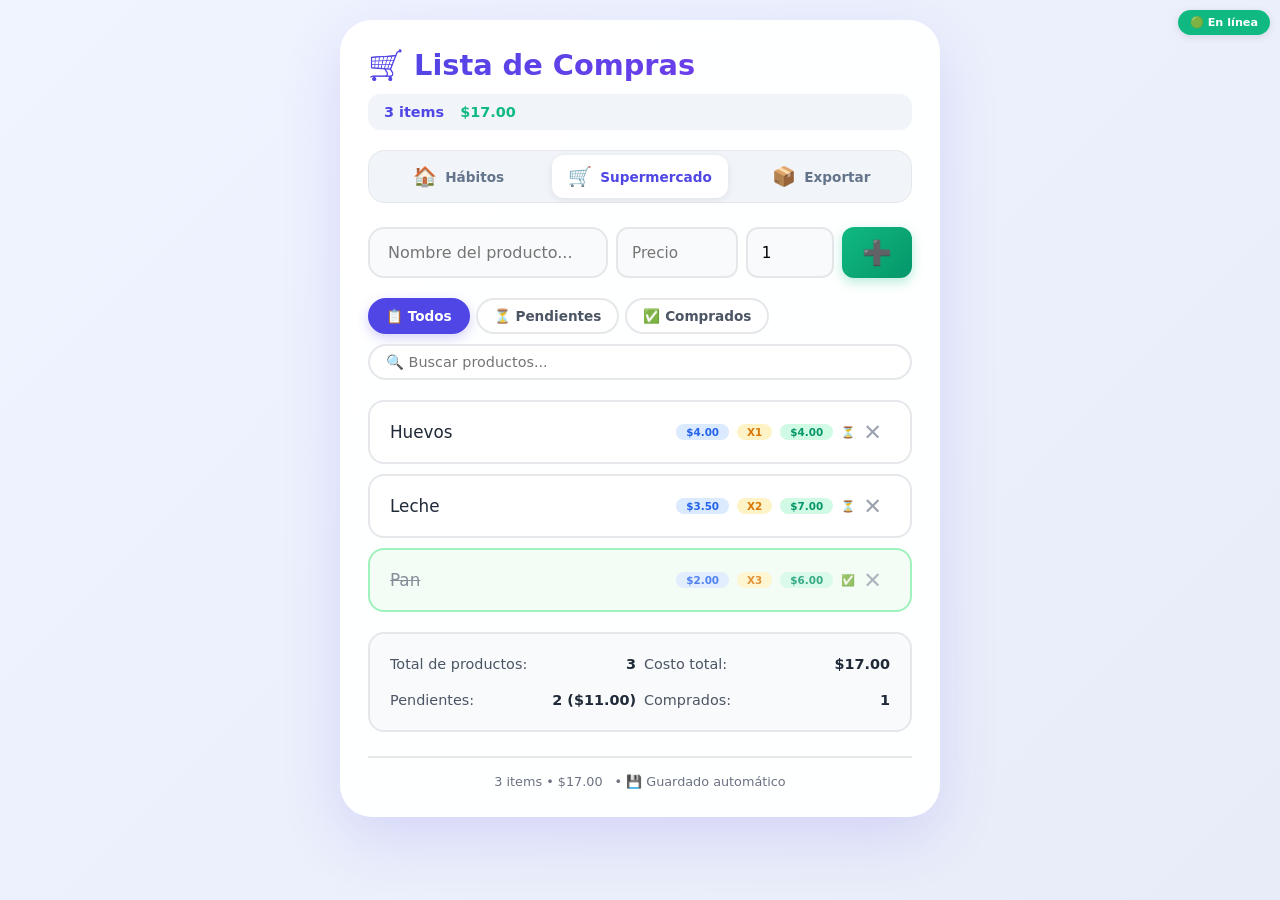
==== supermercado.html @ 528b0306 "Primera version" ====
<!DOCTYPE html>
<html lang="es">
<head>
    <meta charset="UTF-8">
    <meta name="viewport" content="width=device-width, initial-scale=1.0, viewport-fit=cover">
    <title>Lista de Compras</title>
    <link rel="stylesheet" href="style.css">
    <link rel="manifest" href="manifest.json">
    <meta name="theme-color" content="#10b981">
</head>
<body>
    <div id="connectionStatus" style="
    position: fixed;
    top: 10px;
    right: 10px;
    padding: 6px 12px;
    border-radius: 20px;
    font-size: 0.7rem;
    font-weight: 600;
    z-index: 9999;
    background: #10b981;
    color: white;
    box-shadow: 0 2px 8px rgba(0,0,0,0.1);
    transition: all 0.3s;
    display: none;
">
    🟢 En línea
</div>
    <div id="app">
        <!-- HEADER -->
        <header>
            <h1>🛒 Lista de Compras</h1>
            <div class="super-stats">
                <span id="totalItems">0 items</span>
                <span id="totalCost">$0.00</span>
            </div>
        </header>

        <!-- NAVEGACIÓN -->
        <nav class="main-nav">
            <a href="index.html" class="nav-link">
                <span class="nav-icon">🏠</span>
                <span>Hábitos</span>
            </a>
            <a href="supermercado.html" class="nav-link active">
                <span class="nav-icon">🛒</span>
                <span>Supermercado</span>
            </a>
            <button id="openExportMenu" class="nav-link">
                <span class="nav-icon">📦</span>
                <span>Exportar</span>
            </button>
        </nav>

        <main>
            <!-- FORMULARIO PARA AGREGAR PRODUCTO -->
            <section id="super-form-section">
                <div class="super-form-row">
                    <input type="text" id="productInput" placeholder="Nombre del producto..." class="super-input">
                    <input type="number" id="priceInput" placeholder="Precio" class="super-input small" step="0.01">
                    <input type="number" id="quantityInput" placeholder="Cant." class="super-input tiny" value="1" min="1">
                    <button id="addProductBtn" class="super-add-btn">➕</button>
                </div>
            </section>

            <!-- FILTROS -->
            <section id="super-filter-section">
                <div class="filter-buttons">
                    <button class="filter-btn active" data-filter="all">📋 Todos</button>
                    <button class="filter-btn" data-filter="pending">⏳ Pendientes</button>
                    <button class="filter-btn" data-filter="bought">✅ Comprados</button>
                </div>
                <input type="text" id="superSearchInput" placeholder="🔍 Buscar productos...">
            </section>

            <!-- LISTA DE PRODUCTOS -->
            <section id="super-list-section">
                <ul id="productList"></ul>
            </section>

            <!-- RESUMEN DE COSTOS -->
            <section id="summary-section">
                <div class="summary-card">
                    <div class="summary-item">
                        <span>Total de productos:</span>
                        <span id="summaryTotal">0</span>
                    </div>
                    <div class="summary-item">
                        <span>Costo total:</span>
                        <span id="summaryCost">$0.00</span>
                    </div>
                    <div class="summary-item">
                        <span>Pendientes:</span>
                        <span id="summaryPending">0</span>
                    </div>
                    <div class="summary-item">
                        <span>Comprados:</span>
                        <span id="summaryBought">0</span>
                    </div>
                </div>
            </section>
        </main>

        <!-- MODAL DE EXPORTACIÓN -->
        <div id="exportModal" class="modal">
            <div class="modal-content">
                <span class="modal-close">&times;</span>
                <h2>📦 Gestión de Datos</h2>
                <div class="modal-buttons">
                    <button id="exportSuperBtn" class="modal-btn export">📤 Exportar Compras</button>
                    <label for="importSuperInput" class="modal-btn import">
                        📥 Importar Compras
                        <input type="file" id="importSuperInput" accept=".json" style="display: none;">
                    </label>
                    <button id="resetSuperBtn" class="modal-btn reset">🔄 Resetear Lista</button>
                </div>
            </div>
        </div>

        <!-- FOOTER -->
        <footer>
            <p>
                <span id="footerStats">0 items</span> • 
                💾 Guardado automático
            </p>
        </footer>
    </div>

    <script>
    const statusEl = document.getElementById('connectionStatus');
    
    function updateConnectionStatus() {
        if (navigator.onLine) {
            statusEl.textContent = '🟢 En línea';
            statusEl.style.background = '#10b981';
            statusEl.style.display = 'block';
            clearTimeout(window.statusTimeout);
            window.statusTimeout = setTimeout(() => {
                statusEl.style.opacity = '0';
                setTimeout(() => {
                    statusEl.style.display = 'none';
                    statusEl.style.opacity = '1';
                }, 500);
            }, 3000);
        } else {
            statusEl.textContent = '🔴 Sin conexión';
            statusEl.style.background = '#ef4444';
            statusEl.style.display = 'block';
            statusEl.style.opacity = '1';
        }
    }
    
    window.addEventListener('online', updateConnectionStatus);
    window.addEventListener('offline', updateConnectionStatus);
    updateConnectionStatus();
</script>
    <!-- SCRIPTS -->
    <script src="supermercado.js"></script>
    <script>
        // Registrar Service Worker
        if ('serviceWorker' in navigator) {
            window.addEventListener('load', () => {
                navigator.serviceWorker.register('sw.js')
                    .then(reg => console.log('✅ Service Worker registrado'))
                    .catch(err => console.error('❌ Error SW:', err));
            });
        }

        // Modal de exportación
        const modal = document.getElementById('exportModal');
        const openBtn = document.getElementById('openExportMenu');
        const closeBtn = document.querySelector('.modal-close');

        openBtn.addEventListener('click', () => {
            modal.style.display = 'flex';
        });

        closeBtn.addEventListener('click', () => {
            modal.style.display = 'none';
        });

        window.addEventListener('click', (e) => {
            if (e.target === modal) {
                modal.style.display = 'none';
            }
        });
    </script>
</body>
</html>
---- style.css ----
/* ===== RESET Y BASE ===== */
* {
    margin: 0;
    padding: 0;
    box-sizing: border-box;
    font-family: system-ui, -apple-system, 'Segoe UI', Roboto, sans-serif;
}

body {
    background: linear-gradient(135deg, #f0f4ff 0%, #e8ecf8 100%);
    display: flex;
    justify-content: center;
    min-height: 100vh;
    padding: 20px;
}

#app {
    max-width: 600px;
    width: 100%;
    background: rgba(255, 255, 255, 0.95);
    backdrop-filter: blur(10px);
    border-radius: 32px;
    padding: 28px;
    box-shadow: 0 20px 60px rgba(79, 70, 229, 0.15);
    height: fit-content;
    max-height: 98vh;
    overflow-y: auto;
}

/* ===== NAVEGACIÓN ===== */
.main-nav {
    display: flex;
    gap: 8px;
    margin-bottom: 24px;
    padding: 4px;
    background: #f1f5f9;
    border-radius: 16px;
    border: 1px solid #e5e7eb;
}

.nav-link {
    flex: 1;
    display: flex;
    align-items: center;
    justify-content: center;
    gap: 8px;
    padding: 10px 16px;
    border-radius: 12px;
    border: none;
    background: transparent;
    text-decoration: none;
    color: #64748b;
    font-weight: 600;
    font-size: 0.85rem;
    cursor: pointer;
    transition: all 0.3s;
}

.nav-link .nav-icon {
    font-size: 1.2rem;
}

.nav-link:hover {
    background: rgba(79, 70, 229, 0.08);
    color: #4F46E5;
}

.nav-link.active {
    background: white;
    color: #4F46E5;
    box-shadow: 0 2px 8px rgba(0,0,0,0.08);
}

.nav-link:active {
    transform: scale(0.95);
}

/* ===== HEADER ===== */
header {
    margin-bottom: 20px;
}

h1 {
    color: #1f2937;
    font-size: 1.8rem;
    font-weight: 800;
    background: linear-gradient(135deg, #4F46E5, #7c3aed);
    -webkit-background-clip: text;
    -webkit-text-fill-color: transparent;
    background-clip: text;
    margin-bottom: 12px;
}

.super-stats {
    display: flex;
    gap: 16px;
    font-size: 0.9rem;
    color: #4b5563;
    background: #f1f5f9;
    padding: 10px 16px;
    border-radius: 12px;
}

.super-stats span {
    font-weight: 700;
}

.super-stats span:first-child {
    color: #4F46E5;
}

.super-stats span:last-child {
    color: #10b981;
}

#progressContainer {
    background: #e5e7eb;
    border-radius: 12px;
    height: 12px;
    overflow: hidden;
    box-shadow: inset 0 2px 4px rgba(0,0,0,0.06);
}

#progressBar {
    height: 100%;
    background: linear-gradient(90deg, #4F46E5, #818cf8, #a78bfa);
    transition: width 0.5s cubic-bezier(0.4, 0, 0.2, 1);
    display: flex;
    align-items: center;
    justify-content: center;
    font-size: 8px;
    font-weight: 700;
    color: white;
    border-radius: 12px;
    min-width: 30px;
}

/* ===== FORMULARIO ===== */
#form-section, #super-form-section {
    margin-bottom: 20px;
}

#form-section {
    display: flex;
    gap: 10px;
}

.super-form-row {
    display: flex;
    gap: 8px;
}

.super-input {
    padding: 12px 14px;
    border: 2px solid #e5e7eb;
    border-radius: 12px;
    font-size: 0.95rem;
    outline: none;
    transition: all 0.3s;
    background: #f9fafb;
}

.super-input:focus {
    border-color: #10b981;
    background: white;
    box-shadow: 0 0 0 4px rgba(16, 185, 129, 0.1);
}

.super-input.small {
    flex: 0.8;
    min-width: 80px;
}

.super-input.tiny {
    flex: 0.5;
    min-width: 60px;
}

.super-add-btn {
    padding: 0 20px;
    background: linear-gradient(135deg, #10b981, #059669);
    color: white;
    border: none;
    border-radius: 12px;
    font-size: 1.5rem;
    cursor: pointer;
    transition: all 0.3s;
    box-shadow: 0 4px 12px rgba(16, 185, 129, 0.3);
}

.super-add-btn:active {
    transform: scale(0.95);
}

#habitInput, #productInput {
    flex: 1;
    padding: 14px 18px;
    border: 2px solid #e5e7eb;
    border-radius: 16px;
    font-size: 1rem;
    outline: none;
    transition: all 0.3s;
    background: #f9fafb;
}

#habitInput:focus {
    border-color: #4F46E5;
    background: white;
    box-shadow: 0 0 0 4px rgba(79, 70, 229, 0.1);
}

#addBtn {
    background: linear-gradient(135deg, #4F46E5, #7c3aed);
    color: white;
    border: none;
    padding: 0 28px;
    border-radius: 16px;
    font-weight: 700;
    font-size: 1rem;
    cursor: pointer;
    transition: all 0.3s;
    box-shadow: 0 4px 12px rgba(79, 70, 229, 0.3);
    white-space: nowrap;
}

#addBtn:active {
    transform: scale(0.95);
}

/* ===== FILTROS ===== */
#filter-section, #super-filter-section {
    display: flex;
    gap: 10px;
    margin-bottom: 20px;
    flex-wrap: wrap;
}

.filter-buttons {
    display: flex;
    gap: 6px;
    flex-wrap: wrap;
}

.filter-btn {
    padding: 8px 16px;
    border-radius: 20px;
    border: 2px solid #e5e7eb;
    background: white;
    cursor: pointer;
    transition: all 0.3s;
    font-size: 0.85rem;
    font-weight: 600;
    color: #4b5563;
}

.filter-btn:hover {
    border-color: #4F46E5;
    color: #4F46E5;
}

.filter-btn.active {
    background: #4F46E5;
    color: white;
    border-color: #4F46E5;
    box-shadow: 0 4px 12px rgba(79, 70, 229, 0.25);
}

#searchInput, #superSearchInput {
    flex: 1;
    min-width: 140px;
    padding: 8px 16px;
    border-radius: 20px;
    border: 2px solid #e5e7eb;
    outline: none;
    transition: all 0.3s;
    background: white;
    font-size: 0.9rem;
}

#searchInput:focus, #superSearchInput:focus {
    border-color: #4F46E5;
    box-shadow: 0 0 0 4px rgba(79, 70, 229, 0.1);
}

/* ===== LISTA ===== */
#habitList, #productList {
    list-style: none;
    display: flex;
    flex-direction: column;
    gap: 10px;
    min-height: 100px;
}

.habit-item {
    background: white;
    padding: 16px 20px;
    border-radius: 16px;
    display: flex;
    justify-content: space-between;
    align-items: center;
    border: 2px solid #e5e7eb;
    transition: all 0.3s;
    animation: slideIn 0.3s ease;
    cursor: default;
    user-select: none;
}

.habit-item:hover {
    border-color: #c7d2fe;
    box-shadow: 0 4px 12px rgba(79, 70, 229, 0.08);
}

.habit-item.completed {
    background: #f0fdf4;
    border-color: #86efac;
    opacity: 0.8;
}

.habit-item.completed .habit-text {
    text-decoration: line-through;
    color: #6b7280;
}

.habit-content {
    display: flex;
    align-items: center;
    gap: 12px;
    flex: 1;
    flex-wrap: wrap;
}

.habit-text {
    font-size: 1.05rem;
    font-weight: 500;
    color: #1f2937;
    cursor: pointer;
    padding: 4px 0;
    flex: 1;
    min-width: 120px;
}

.habit-text:active {
    opacity: 0.6;
}

.habit-meta {
    display: flex;
    gap: 8px;
    align-items: center;
    font-size: 0.7rem;
    color: #9ca3af;
    flex-wrap: wrap;
}

.priority-badge {
    padding: 2px 10px;
    border-radius: 12px;
    font-size: 0.65rem;
    font-weight: 700;
    text-transform: uppercase;
}

.priority-high {
    background: #fee2e2;
    color: #dc2626;
}

.priority-medium {
    background: #fef3c7;
    color: #d97706;
}

.priority-low {
    background: #dbeafe;
    color: #2563eb;
}

.delete-btn {
    background: none;
    border: none;
    font-size: 1.4rem;
    color: #9ca3af;
    cursor: pointer;
    padding: 0 8px;
    transition: all 0.3s;
    border-radius: 8px;
    line-height: 1;
}

.delete-btn:hover {
    color: #ef4444;
    background: #fee2e2;
}

.delete-btn:active {
    transform: scale(0.8);
}

/* ===== EMPTY STATE ===== */
.empty-state {
    text-align: center;
    padding: 40px 20px;
    color: #9ca3af;
}

.empty-state .icon {
    font-size: 3rem;
    margin-bottom: 12px;
    display: block;
}

.empty-state .title {
    font-size: 1.1rem;
    font-weight: 600;
    color: #4b5563;
    margin-bottom: 4px;
}

.empty-state .subtitle {
    font-size: 0.9rem;
}

/* ===== SUMMARY ===== */
#summary-section {
    margin-top: 20px;
}

.summary-card {
    background: #f8fafc;
    border-radius: 16px;
    padding: 16px 20px;
    border: 2px solid #e5e7eb;
    display: grid;
    grid-template-columns: 1fr 1fr;
    gap: 8px;
}

.summary-item {
    display: flex;
    justify-content: space-between;
    padding: 6px 0;
    font-size: 0.9rem;
    color: #4b5563;
}

.summary-item span:last-child {
    font-weight: 700;
    color: #1f2937;
}

/* ===== MODAL ===== */
.modal {
    display: none;
    position: fixed;
    top: 0;
    left: 0;
    right: 0;
    bottom: 0;
    background: rgba(0,0,0,0.5);
    backdrop-filter: blur(8px);
    z-index: 999999;
    align-items: center;
    justify-content: center;
    animation: fadeIn 0.3s ease;
}

.modal-content {
    background: white;
    border-radius: 24px;
    padding: 32px;
    max-width: 500px;
    width: 90%;
    max-height: 80vh;
    overflow-y: auto;
    box-shadow: 0 20px 60px rgba(0,0,0,0.3);
    animation: slideUp 0.4s cubic-bezier(0.34, 1.56, 0.64, 1);
}

.modal-close {
    float: right;
    font-size: 2rem;
    font-weight: 700;
    color: #9ca3af;
    cursor: pointer;
    transition: all 0.3s;
    line-height: 1;
}

.modal-close:hover {
    color: #ef4444;
}

.modal-content h2 {
    color: #1f2937;
    margin-bottom: 20px;
    font-size: 1.5rem;
}

.modal-buttons {
    display: flex;
    flex-direction: column;
    gap: 10px;
}

.modal-btn {
    padding: 14px 20px;
    border: none;
    border-radius: 14px;
    font-weight: 700;
    font-size: 1rem;
    cursor: pointer;
    transition: all 0.3s;
    color: white;
    text-align: center;
}

.modal-btn:active {
    transform: scale(0.97);
}

.modal-btn.export {
    background: linear-gradient(135deg, #4F46E5, #7c3aed);
}

.modal-btn.import {
    background: linear-gradient(135deg, #10b981, #059669);
    cursor: pointer;
}

.modal-btn.stats {
    background: linear-gradient(135deg, #8b5cf6, #6d28d9);
}

.modal-btn.reset {
    background: linear-gradient(135deg, #ef4444, #dc2626);
}

/* ===== FOOTER ===== */
footer {
    margin-top: 24px;
    padding-top: 16px;
    border-top: 2px solid #e5e7eb;
    text-align: center;
    color: #6b7280;
    font-size: 0.8rem;
}

footer p {
    display: flex;
    justify-content: center;
    gap: 12px;
    flex-wrap: wrap;
}

#dbStatus {
    font-weight: 600;
}

#dbStatus.online {
    color: #10b981;
}

#dbStatus.offline {
    color: #ef4444;
}

/* ===== ANIMACIONES ===== */
@keyframes slideIn {
    from {
        opacity: 0;
        transform: translateX(-20px) scale(0.95);
    }
    to {
        opacity: 1;
        transform: translateX(0) scale(1);
    }
}

@keyframes slideUp {
    from {
        opacity: 0;
        transform: translateY(30px) scale(0.95);
    }
    to {
        opacity: 1;
        transform: translateY(0) scale(1);
    }
}

@keyframes fadeIn {
    from { opacity: 0; }
    to { opacity: 1; }
}

/* ===== RESPONSIVE ===== */
@media (max-width: 600px) {
    #app {
        padding: 16px;
        border-radius: 20px;
    }

    h1 {
        font-size: 1.5rem;
    }

    .main-nav {
        flex-direction: column;
        gap: 4px;
    }

    .nav-link {
        padding: 8px 12px;
        font-size: 0.8rem;
    }

    .nav-link .nav-icon {
        font-size: 1rem;
    }

    #form-section, .super-form-row {
        flex-direction: column;
    }

    .super-form-row {
        gap: 6px;
    }

    .super-input.small, .super-input.tiny {
        flex: 1;
        min-width: auto;
    }

    #addBtn, .super-add-btn {
        padding: 14px;
        width: 100%;
    }

    .filter-buttons {
        width: 100%;
    }

    .filter-btn {
        flex: 1;
        text-align: center;
        font-size: 0.75rem;
        padding: 6px 12px;
    }

    .summary-card {
        grid-template-columns: 1fr;
    }

    .modal-content {
        padding: 20px;
    }

    .modal-btn {
        font-size: 0.9rem;
        padding: 12px 16px;
    }
}

@media (max-width: 400px) {
    #app {
        padding: 12px;
        border-radius: 16px;
    }

    .habit-item {
        padding: 12px 14px;
    }

    .habit-text {
        font-size: 0.9rem;
    }

    .habit-meta {
        font-size: 0.6rem;
    }
}
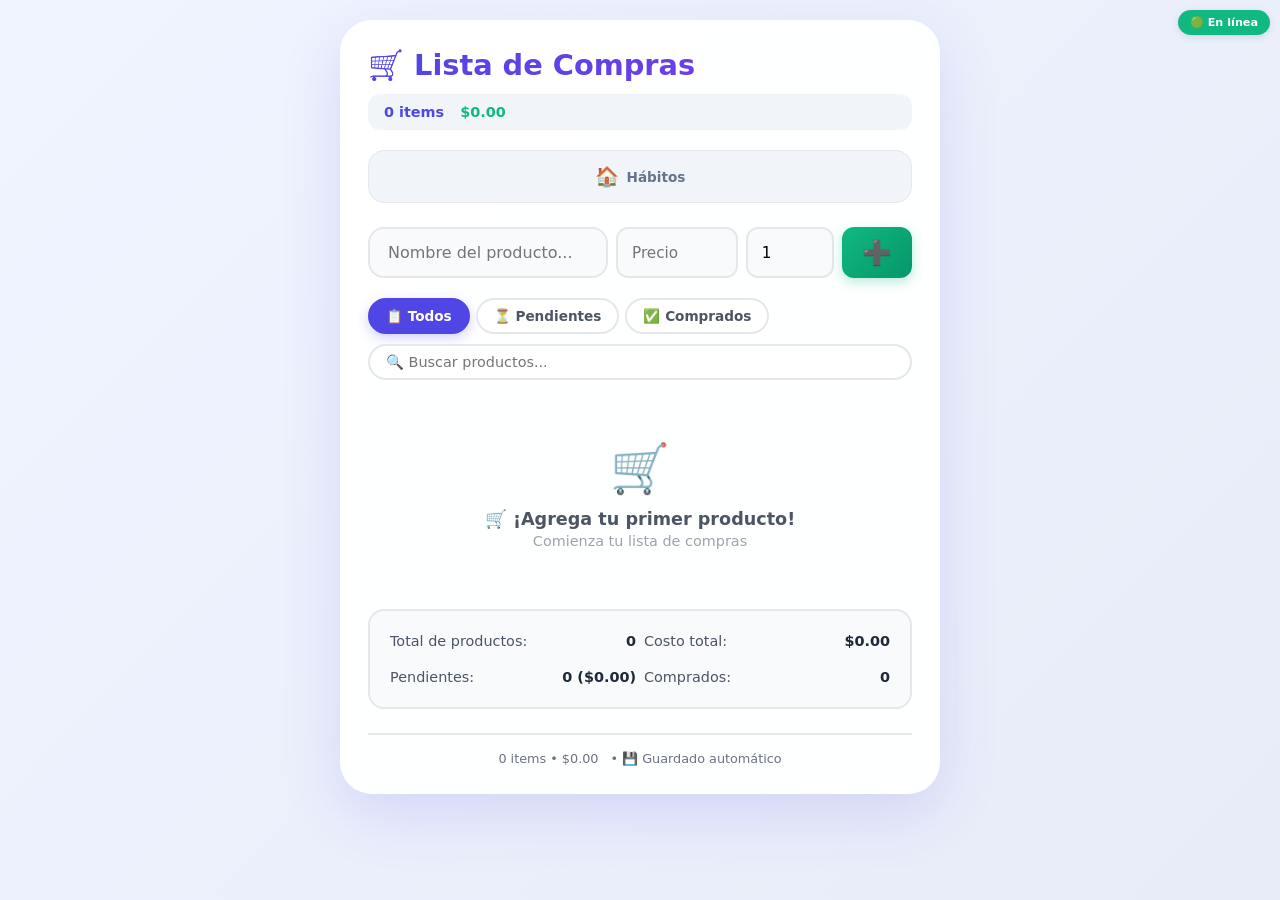
==== commit e43306f4: "Correcion de agregado 2" ====
--- a/supermercado.html
+++ b/supermercado.html
@@ -42,14 +42,7 @@
                 <span class="nav-icon">🏠</span>
                 <span>Hábitos</span>
             </a>
-            <a href="supermercado.html" class="nav-link active">
-                <span class="nav-icon">🛒</span>
-                <span>Supermercado</span>
-            </a>
-            <button id="openExportMenu" class="nav-link">
-                <span class="nav-icon">📦</span>
-                <span>Exportar</span>
-            </button>
+            
         </nav>
 
         <main>
--- a/style.css
+++ b/style.css
@@ -291,6 +291,10 @@
     min-height: 100px;
 }
 
+/* ============================================ */
+/* ===== HABIT-ITEM CON ANIMACIONES ===== */
+/* ============================================ */
+
 .habit-item {
     background: white;
     padding: 16px 20px;
@@ -299,27 +303,44 @@
     justify-content: space-between;
     align-items: center;
     border: 2px solid #e5e7eb;
-    transition: all 0.3s;
-    animation: slideIn 0.3s ease;
     cursor: default;
     user-select: none;
-}
-
+    position: relative;
+    touch-action: none;
+    
+    /* 🔥 ANIMACIÓN DE ENTRADA (IGUAL QUE SUPERMERCADO) */
+    animation: slideIn 0.4s cubic-bezier(0.34, 1.56, 0.64, 1);
+    
+    /* 🔥 TRANSICIÓN SUAVE PARA HOVER Y CAMBIOS */
+    transition: all 0.3s cubic-bezier(0.34, 1.56, 0.64, 1);
+}
+
+/* Efecto hover (igual que supermercado) */
 .habit-item:hover {
     border-color: #c7d2fe;
+    transform: translateY(-2px);
     box-shadow: 0 4px 12px rgba(79, 70, 229, 0.08);
 }
 
+/* Estado COMPLETADO */
 .habit-item.completed {
     background: #f0fdf4;
     border-color: #86efac;
-    opacity: 0.8;
 }
 
 .habit-item.completed .habit-text {
     text-decoration: line-through;
     color: #6b7280;
 }
+
+/* 🔥 ANIMACIÓN DE ELIMINACIÓN (IGUAL QUE SUPERMERCADO) */
+.habit-item.deleting {
+    animation: slideOut 0.4s cubic-bezier(0.34, 1.56, 0.64, 1) forwards;
+}
+
+/* ============================================ */
+/* ===== CONTENIDO DEL ITEM ===== */
+/* ============================================ */
 
 .habit-content {
     display: flex;
@@ -337,6 +358,11 @@
     padding: 4px 0;
     flex: 1;
     min-width: 120px;
+    transition: all 0.2s;
+}
+
+.habit-text:hover {
+    color: #4F46E5;
 }
 
 .habit-text:active {
@@ -385,11 +411,13 @@
     transition: all 0.3s;
     border-radius: 8px;
     line-height: 1;
+    flex-shrink: 0;
 }
 
 .delete-btn:hover {
     color: #ef4444;
     background: #fee2e2;
+    transform: scale(1.1);
 }
 
 .delete-btn:active {
@@ -564,18 +592,35 @@
     color: #ef4444;
 }
 
-/* ===== ANIMACIONES ===== */
+/* ============================================ */
+/* ===== TODAS LAS ANIMACIONES ===== */
+/* ============================================ */
+
+/* 🔥 ANIMACIÓN DE ENTRADA (AGREGAR) */
 @keyframes slideIn {
     from {
         opacity: 0;
-        transform: translateX(-20px) scale(0.95);
+        transform: translateY(-20px) scale(0.95);
     }
     to {
         opacity: 1;
+        transform: translateY(0) scale(1);
+    }
+}
+
+/* 🔥 ANIMACIÓN DE SALIDA (ELIMINAR) */
+@keyframes slideOut {
+    from {
+        opacity: 1;
         transform: translateX(0) scale(1);
     }
-}
-
+    to {
+        opacity: 0;
+        transform: translateX(100px) scale(0.8);
+    }
+}
+
+/* 🔥 ANIMACIÓN PARA MODAL */
 @keyframes slideUp {
     from {
         opacity: 0;
@@ -587,9 +632,44 @@
     }
 }
 
+/* 🔥 ANIMACIÓN PARA FADE */
 @keyframes fadeIn {
     from { opacity: 0; }
     to { opacity: 1; }
+}
+
+/* 🔥 ANIMACIÓN PARA TOAST (BARRA DE PROGRESO) */
+@keyframes toastProgress {
+    from { width: 100%; }
+    to { width: 0%; }
+}
+
+/* ============================================ */
+/* ===== TOAST ===== */
+/* ============================================ */
+
+.toast-notification {
+    position: fixed;
+    bottom: 30px;
+    left: 50%;
+    transform: translateX(-50%) translateY(100px);
+    padding: 16px 24px;
+    border-radius: 16px;
+    font-weight: 600;
+    font-size: 1rem;
+    box-shadow: 0 10px 40px rgba(0,0,0,0.2);
+    z-index: 99999;
+    display: flex;
+    align-items: center;
+    gap: 12px;
+    max-width: 90%;
+    min-width: 280px;
+    opacity: 0;
+    transition: all 0.5s cubic-bezier(0.34, 1.56, 0.64, 1);
+    font-family: system-ui, -apple-system, sans-serif;
+    backdrop-filter: blur(10px);
+    border: 1px solid rgba(255,255,255,0.2);
+    pointer-events: none;
 }
 
 /* ===== RESPONSIVE ===== */
@@ -658,6 +738,19 @@
         font-size: 0.9rem;
         padding: 12px 16px;
     }
+
+    /* Ajustes para móvil */
+    .habit-item {
+        padding: 12px 14px;
+    }
+
+    .habit-text {
+        font-size: 0.95rem;
+    }
+
+    .habit-meta {
+        font-size: 0.6rem;
+    }
 }
 
 @media (max-width: 400px) {
@@ -667,14 +760,20 @@
     }
 
     .habit-item {
-        padding: 12px 14px;
+        padding: 10px 12px;
     }
 
     .habit-text {
-        font-size: 0.9rem;
+        font-size: 0.85rem;
+        min-width: 80px;
     }
 
     .habit-meta {
-        font-size: 0.6rem;
+        font-size: 0.55rem;
+    }
+
+    .delete-btn {
+        font-size: 1.2rem;
+        padding: 0 4px;
     }
 }
